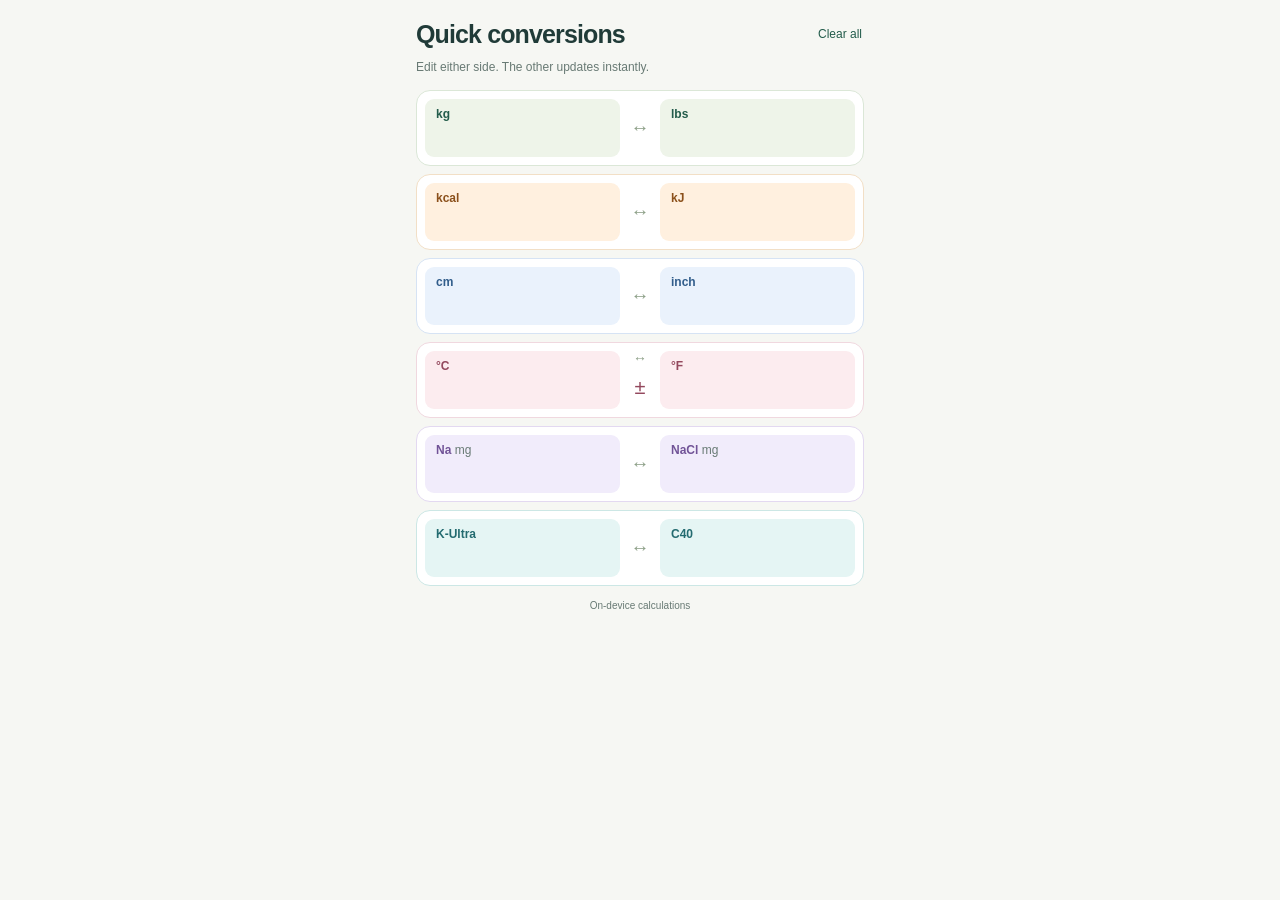
==== index.html @ a7b2ba0d "Publish everyday conversion toolkit" ====
<!doctype html>
<html lang="en">
<head>
  <meta charset="utf-8">
  <meta name="viewport" content="width=device-width, initial-scale=1, viewport-fit=cover">
  <meta name="theme-color" content="#f6f7f3">
  <meta name="description" content="Six compact, two-way conversions. Edit either side to calculate on your device.">
  <title>Quick Conversions · Everyday Toolkit</title>
  <style>
    :root { color-scheme: light; --paper: #f6f7f3; --ink: #203b38; --green: #235c4b; --muted: #687a74; --line: #e0e7df; }
    * { box-sizing: border-box; }
    body { margin: 0; background: var(--paper); color: var(--ink); font-family: -apple-system, BlinkMacSystemFont, "Segoe UI", sans-serif; -webkit-font-smoothing: antialiased; }
    button, input { font: inherit; }
    button { cursor: pointer; touch-action: manipulation; -webkit-tap-highlight-color: transparent; }
    button:focus-visible, input:focus-visible { outline: 2px solid #6c987b; outline-offset: 3px; }
    .shell { width: 100%; max-width: 480px; margin: 0 auto; padding: max(12px, env(safe-area-inset-top)) 16px max(12px, env(safe-area-inset-bottom)); }
    .topbar { display: flex; align-items: center; justify-content: space-between; gap: 10px; }
    h1 { margin: 0; font-size: 25px; line-height: 1.2; font-weight: 650; letter-spacing: -.035em; }
    .clear { flex-shrink: 0; min-height: 44px; padding: 0 2px 0 8px; border: 0; background: none; color: var(--green); font-size: 12px; }
    .intro { margin: 2px 0 14px; color: var(--muted); font-size: 12px; line-height: 18px; }
    .pairs { display: grid; gap: 8px; }
    .pair { margin: 0; padding: 8px; background: #fff; border: 1px solid var(--line); border-radius: 14px; }
    .pair:nth-child(1) { --tint: #eef4e9; --green: #235c4b; --line: #dbe7d7; }
    .pair:nth-child(2) { --tint: #fff0df; --green: #8b501b; --line: #f2dfc6; }
    .pair:nth-child(3) { --tint: #eaf2fc; --green: #315d8b; --line: #d6e3f4; }
    .pair:nth-child(4) { --tint: #fcecef; --green: #93485d; --line: #f0d8df; }
    .pair:nth-child(5) { --tint: #f1ecfb; --green: #715397; --line: #e3d9f1; }
    .pair:nth-child(6) { --tint: #e5f5f4; --green: #236b70; --line: #cce7e5; }
    .pair-grid { display: grid; grid-template-columns: minmax(0, 1fr) 32px minmax(0, 1fr); align-items: center; gap: 4px; }
    .field { min-width: 0; padding: 6px 10px; background: var(--tint); border: 1px solid transparent; border-radius: 9px; }
    .field:focus-within { border-color: var(--green); }
    .field label { display: block; color: var(--green); font-size: 12px; font-weight: 600; line-height: 16px; }
    .field label span { color: var(--muted); font-weight: 400; }
    input { display: block; width: 100%; min-width: 0; height: 28px; border: 0; border-radius: 3px; padding: 1px 0 0; background: transparent; color: var(--ink); font-size: 23px; line-height: 27px; letter-spacing: -.025em; font-variant-numeric: tabular-nums; }
    input::placeholder { color: #aebcab; }
    input[aria-invalid="true"] { color: #a24932; }
    .direction { color: #8c9f87; text-align: center; font-size: 19px; }
    .sign { display: block; width: 32px; min-height: 44px; padding: 0; border: 0; border-radius: 7px; background: none; color: var(--green); font-size: 20px; }
    .temperature .direction { font-size: 14px; line-height: 14px; }
    .status { margin: 6px 2px 0; font-size: 11px; line-height: 1.35; color: #a24932; }
    .status:empty { display: none; }
    footer { margin-top: 12px; color: var(--muted); text-align: center; font-size: 10px; line-height: 16px; }
    noscript p { padding: 12px; background: #fff0e5; border-radius: 10px; font-size: 13px; }
    @media (max-width: 350px) { .shell { padding-left: 12px; padding-right: 12px; } h1 { font-size: 23px; } input { font-size: 18px; } .field { padding-left: 8px; padding-right: 8px; } }
    @media (max-height: 640px) { .pair { padding: 5px; } .pairs { gap: 6px; } .intro { margin-bottom: 8px; } footer { margin-top: 4px; } }
  </style>
</head>
<body>
  <main class="shell">
    <header>
      <div class="topbar"><h1>Quick conversions</h1><button type="button" class="clear" id="clear">Clear all</button></div>
      <p class="intro">Edit either side. The other updates instantly.</p>
    </header>
    <noscript><p>Enable JavaScript to use the converter.</p></noscript>
    <div class="pairs">
      <section class="pair" aria-label="Kilograms and pounds">
        <div class="pair-grid">
          <div class="field"><label for="kg">kg</label><input id="kg" aria-label="Kilograms" inputmode="decimal" autocomplete="off" spellcheck="false" aria-describedby="mass-status"></div>
          <span class="direction" aria-hidden="true">↔</span>
          <div class="field"><label for="lbs">lbs</label><input id="lbs" aria-label="Pounds" inputmode="decimal" autocomplete="off" spellcheck="false" aria-describedby="mass-status"></div>
        </div>
        <p class="status" id="mass-status" role="status"></p>
      </section>
      <section class="pair" aria-label="Kilocalories and kilojoules">
        <div class="pair-grid">
          <div class="field"><label for="kcal">kcal</label><input id="kcal" aria-label="Kilocalories" inputmode="decimal" autocomplete="off" spellcheck="false" aria-describedby="energy-status"></div>
          <span class="direction" aria-hidden="true">↔</span>
          <div class="field"><label for="kj">kJ</label><input id="kj" aria-label="Kilojoules" inputmode="decimal" autocomplete="off" spellcheck="false" aria-describedby="energy-status"></div>
        </div>
        <p class="status" id="energy-status" role="status"></p>
      </section>
      <section class="pair" aria-label="Centimeters and inches">
        <div class="pair-grid">
          <div class="field"><label for="cm">cm</label><input id="cm" aria-label="Centimeters" inputmode="decimal" autocomplete="off" spellcheck="false" aria-describedby="length-status"></div>
          <span class="direction" aria-hidden="true">↔</span>
          <div class="field"><label for="inch">inch</label><input id="inch" aria-label="Inches" inputmode="decimal" autocomplete="off" spellcheck="false" aria-describedby="length-status"></div>
        </div>
        <p class="status" id="length-status" role="status"></p>
      </section>
      <section class="pair temperature" aria-label="Celsius and Fahrenheit">
        <div class="pair-grid">
          <div class="field"><label for="celsius">°C</label><input id="celsius" aria-label="Celsius" inputmode="decimal" autocomplete="off" spellcheck="false" aria-describedby="temperature-status"></div>
          <div><div class="direction" aria-hidden="true">↔</div><button type="button" class="sign" id="sign" aria-label="Toggle the sign of the last edited temperature" title="Change the sign of the last edited temperature">±</button></div>
          <div class="field"><label for="fahrenheit">°F</label><input id="fahrenheit" aria-label="Fahrenheit" inputmode="decimal" autocomplete="off" spellcheck="false" aria-describedby="temperature-status"></div>
        </div>
        <p class="status" id="temperature-status" role="status"></p>
      </section>
      <section class="pair" aria-label="Sodium and sodium chloride in milligrams">
        <div class="pair-grid">
          <div class="field"><label for="sodium">Na <span>mg</span></label><input id="sodium" aria-label="Sodium in milligrams" inputmode="decimal" autocomplete="off" spellcheck="false" aria-describedby="salt-status"></div>
          <span class="direction" aria-hidden="true">↔</span>
          <div class="field"><label for="salt">NaCl <span>mg</span></label><input id="salt" aria-label="Sodium chloride in milligrams" inputmode="decimal" autocomplete="off" spellcheck="false" aria-describedby="salt-status"></div>
        </div>
        <p class="status" id="salt-status" role="status"></p>
      </section>
      <section class="pair" aria-label="K-Ultra and C40 grinders">
        <div class="pair-grid">
          <div class="field"><label for="k-ultra">K-Ultra</label><input id="k-ultra" aria-label="K-Ultra" inputmode="decimal" autocomplete="off" spellcheck="false" aria-describedby="grinder-status"></div>
          <span class="direction" aria-hidden="true">↔</span>
          <div class="field"><label for="c40">C40</label><input id="c40" aria-label="C40" inputmode="decimal" autocomplete="off" spellcheck="false" aria-describedby="grinder-status"></div>
        </div>
        <p class="status" id="grinder-status" role="status"></p>
      </section>
    </div>
    <footer>On-device calculations</footer>
  </main>
  <script>
    'use strict';
    // Sodium is monoisotopic; chlorine uses the conventional atomic weight.
    const saltRatio = (22.98976928 + 35.45) / 22.98976928;
    // A shared centerline keeps the two directions consistent. Near-duplicate
    // plateaus are represented by their midpoint (13.5 and 25.5).
    const grinderCalibration = [
      { c40: 0, kUltra: 0 }, { c40: 7, kUltra: 24 }, { c40: 10, kUltra: 37 },
      { c40: 13.5, kUltra: 49 }, { c40: 15, kUltra: 53 }, { c40: 19, kUltra: 67 },
      { c40: 20, kUltra: 72.5 }, { c40: 24, kUltra: 86 }, { c40: 25.5, kUltra: 91.5 },
      { c40: 33, kUltra: 95.5 }, { c40: 40, kUltra: 100 }
    ];

    function interpolate(value, points, inputKey, outputKey) {
      if (value < points[0][inputKey] || value > points[points.length - 1][inputKey]) return NaN;
      for (let i = 1; i < points.length; i++) {
        const lower = points[i - 1];
        const upper = points[i];
        const x0 = lower[inputKey];
        const x1 = upper[inputKey];
        if (value <= x1) return lower[outputKey] + (value - x0) / (x1 - x0) * (upper[outputKey] - lower[outputKey]);
      }
      return NaN;
    }

    const pairs = [
      { name: 'mass', ids: ['kg', 'lbs'], forward: n => n / 0.45359237, reverse: n => n * 0.45359237 },
      { name: 'energy', ids: ['kcal', 'kj'], forward: n => n * 4.184, reverse: n => n / 4.184 },
      { name: 'length', ids: ['cm', 'inch'], forward: n => n / 2.54, reverse: n => n * 2.54 },
      { name: 'temperature', ids: ['celsius', 'fahrenheit'], forward: n => n * 1.8 + 32, reverse: n => (n - 32) / 1.8 },
      { name: 'salt', ids: ['sodium', 'salt'], forward: n => n * saltRatio, reverse: n => n / saltRatio },
      { name: 'grinder', ids: ['k-ultra', 'c40'], ranges: [[0, 100], [0, 40]],
        forward: n => interpolate(n, grinderCalibration, 'kUltra', 'c40'),
        reverse: n => interpolate(n, grinderCalibration, 'c40', 'kUltra') }
    ];
    let activeTemperature = 0;

    function parseNumber(raw) {
      const text = raw.trim().replace(/−/g, '-');
      if (text === '') return { empty: true };
      if (!/^[+-]?(?:\d+(?:\.\d*)?|\.\d+)(?:[eE][+-]?\d+)?$/.test(text)) return { invalid: true };
      const value = Number(text);
      return Number.isFinite(value) ? { value } : { invalid: true };
    }

    function formatNumber(value) {
      // Keep results short without hiding very small nonzero values.
      if (value !== 0 && Math.abs(value) < 0.01) {
        return value.toExponential(2).replace(/\.?0+e/, 'e');
      }
      return String(Number(value.toFixed(2)));
    }

    function update(pair, side) {
      const source = document.getElementById(pair.ids[side]);
      const target = document.getElementById(pair.ids[1 - side]);
      const status = document.getElementById(pair.name + '-status');
      const parsed = parseNumber(source.value);
      source.setAttribute('aria-invalid', String(Boolean(parsed.invalid)));
      target.setAttribute('aria-invalid', 'false');
      status.textContent = '';
      if (parsed.empty || parsed.invalid) {
        target.value = '';
        if (parsed.invalid) status.textContent = 'Enter a valid number.';
        return;
      }
      if (pair.ranges) {
        const [min, max] = pair.ranges[side];
        if (parsed.value < min || parsed.value > max) {
          source.setAttribute('aria-invalid', 'true');
          target.value = '';
          status.textContent = `Enter a value from ${min} to ${max}.`;
          return;
        }
      }
      const converted = side === 0 ? pair.forward(parsed.value) : pair.reverse(parsed.value);
      if (!Number.isFinite(converted)) {
        target.value = '';
        status.textContent = 'Result is too large. Try a smaller value.';
        return;
      }
      // Never rewrite the field being edited, preserving decimals and the cursor.
      target.value = pair.name === 'grinder' ? String(Math.round(converted)) : formatNumber(converted);
    }

    for (const pair of pairs) {
      pair.ids.forEach((id, side) => {
        const input = document.getElementById(id);
        input.addEventListener('input', () => {
          if (pair.name === 'temperature') activeTemperature = side;
          update(pair, side);
        });
        if (pair.name === 'temperature') input.addEventListener('focus', () => { activeTemperature = side; });
      });
      update(pair, 0);
    }

    document.getElementById('clear').addEventListener('click', () => {
      for (const pair of pairs) {
        document.getElementById(pair.ids[0]).value = '';
        update(pair, 0);
      }
    });

    document.getElementById('sign').addEventListener('click', () => {
      const pair = pairs.find(item => item.name === 'temperature');
      const source = document.getElementById(pair.ids[activeTemperature]);
      const raw = source.value.trim().replace(/−/g, '-');
      source.value = raw.startsWith('-') ? raw.slice(1) : '-' + raw.replace(/^\+/, '');
      update(pair, activeTemperature);
      source.focus();
    });
  </script>
</body>
</html>
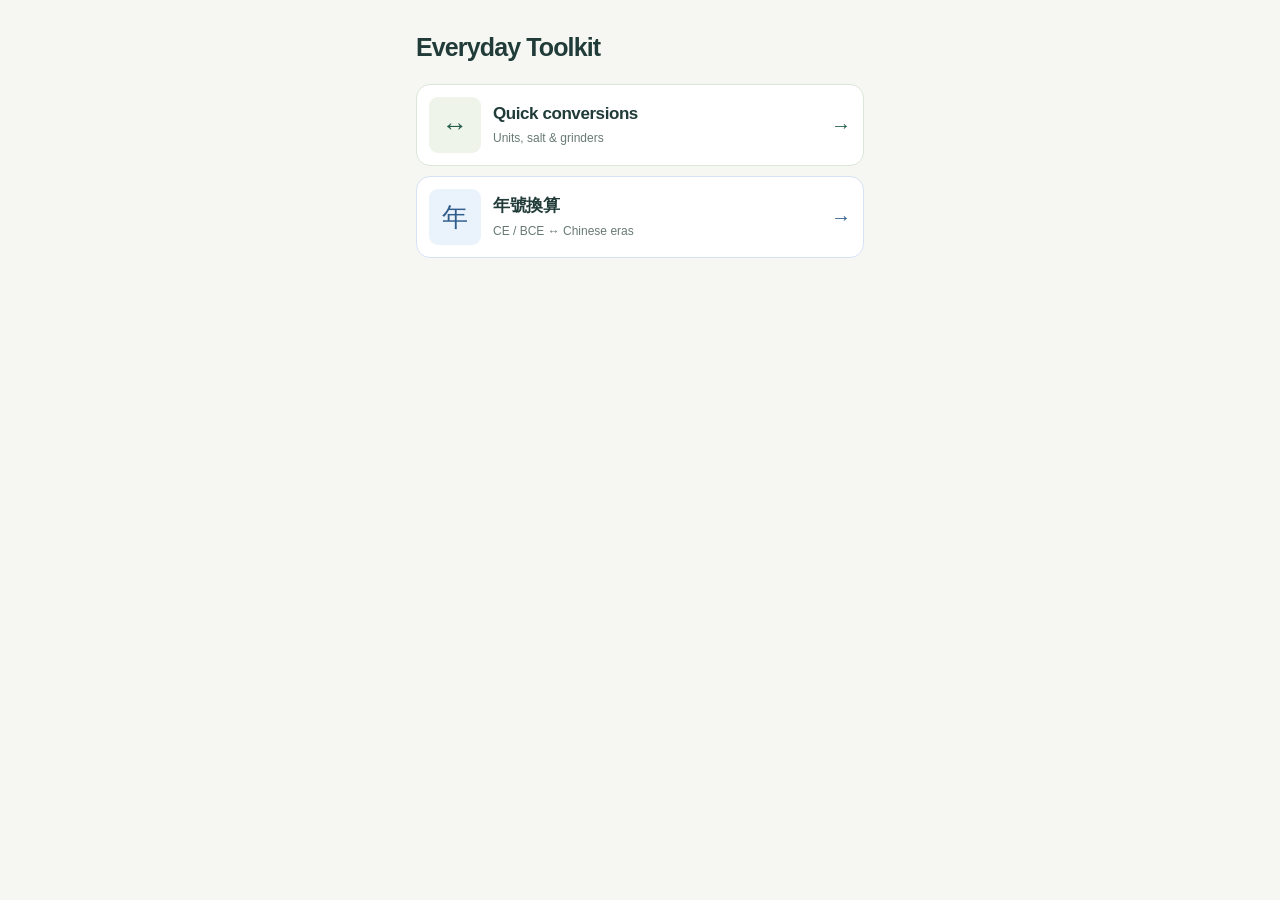
==== commit 25a74b04: "Add toolkit home and mobile Chinese era converter" ====
--- a/index.html
+++ b/index.html
@@ -4,218 +4,25 @@
   <meta charset="utf-8">
   <meta name="viewport" content="width=device-width, initial-scale=1, viewport-fit=cover">
   <meta name="theme-color" content="#f6f7f3">
-  <meta name="description" content="Six compact, two-way conversions. Edit either side to calculate on your device.">
-  <title>Quick Conversions · Everyday Toolkit</title>
-  <style>
-    :root { color-scheme: light; --paper: #f6f7f3; --ink: #203b38; --green: #235c4b; --muted: #687a74; --line: #e0e7df; }
-    * { box-sizing: border-box; }
-    body { margin: 0; background: var(--paper); color: var(--ink); font-family: -apple-system, BlinkMacSystemFont, "Segoe UI", sans-serif; -webkit-font-smoothing: antialiased; }
-    button, input { font: inherit; }
-    button { cursor: pointer; touch-action: manipulation; -webkit-tap-highlight-color: transparent; }
-    button:focus-visible, input:focus-visible { outline: 2px solid #6c987b; outline-offset: 3px; }
-    .shell { width: 100%; max-width: 480px; margin: 0 auto; padding: max(12px, env(safe-area-inset-top)) 16px max(12px, env(safe-area-inset-bottom)); }
-    .topbar { display: flex; align-items: center; justify-content: space-between; gap: 10px; }
-    h1 { margin: 0; font-size: 25px; line-height: 1.2; font-weight: 650; letter-spacing: -.035em; }
-    .clear { flex-shrink: 0; min-height: 44px; padding: 0 2px 0 8px; border: 0; background: none; color: var(--green); font-size: 12px; }
-    .intro { margin: 2px 0 14px; color: var(--muted); font-size: 12px; line-height: 18px; }
-    .pairs { display: grid; gap: 8px; }
-    .pair { margin: 0; padding: 8px; background: #fff; border: 1px solid var(--line); border-radius: 14px; }
-    .pair:nth-child(1) { --tint: #eef4e9; --green: #235c4b; --line: #dbe7d7; }
-    .pair:nth-child(2) { --tint: #fff0df; --green: #8b501b; --line: #f2dfc6; }
-    .pair:nth-child(3) { --tint: #eaf2fc; --green: #315d8b; --line: #d6e3f4; }
-    .pair:nth-child(4) { --tint: #fcecef; --green: #93485d; --line: #f0d8df; }
-    .pair:nth-child(5) { --tint: #f1ecfb; --green: #715397; --line: #e3d9f1; }
-    .pair:nth-child(6) { --tint: #e5f5f4; --green: #236b70; --line: #cce7e5; }
-    .pair-grid { display: grid; grid-template-columns: minmax(0, 1fr) 32px minmax(0, 1fr); align-items: center; gap: 4px; }
-    .field { min-width: 0; padding: 6px 10px; background: var(--tint); border: 1px solid transparent; border-radius: 9px; }
-    .field:focus-within { border-color: var(--green); }
-    .field label { display: block; color: var(--green); font-size: 12px; font-weight: 600; line-height: 16px; }
-    .field label span { color: var(--muted); font-weight: 400; }
-    input { display: block; width: 100%; min-width: 0; height: 28px; border: 0; border-radius: 3px; padding: 1px 0 0; background: transparent; color: var(--ink); font-size: 23px; line-height: 27px; letter-spacing: -.025em; font-variant-numeric: tabular-nums; }
-    input::placeholder { color: #aebcab; }
-    input[aria-invalid="true"] { color: #a24932; }
-    .direction { color: #8c9f87; text-align: center; font-size: 19px; }
-    .sign { display: block; width: 32px; min-height: 44px; padding: 0; border: 0; border-radius: 7px; background: none; color: var(--green); font-size: 20px; }
-    .temperature .direction { font-size: 14px; line-height: 14px; }
-    .status { margin: 6px 2px 0; font-size: 11px; line-height: 1.35; color: #a24932; }
-    .status:empty { display: none; }
-    footer { margin-top: 12px; color: var(--muted); text-align: center; font-size: 10px; line-height: 16px; }
-    noscript p { padding: 12px; background: #fff0e5; border-radius: 10px; font-size: 13px; }
-    @media (max-width: 350px) { .shell { padding-left: 12px; padding-right: 12px; } h1 { font-size: 23px; } input { font-size: 18px; } .field { padding-left: 8px; padding-right: 8px; } }
-    @media (max-height: 640px) { .pair { padding: 5px; } .pairs { gap: 6px; } .intro { margin-bottom: 8px; } footer { margin-top: 4px; } }
-  </style>
+  <meta name="description" content="Everyday tools for quick conversions and Chinese era years.">
+  <title>Everyday Toolkit</title>
+  <link rel="stylesheet" href="toolkit.css">
 </head>
 <body>
-  <main class="shell">
-    <header>
-      <div class="topbar"><h1>Quick conversions</h1><button type="button" class="clear" id="clear">Clear all</button></div>
-      <p class="intro">Edit either side. The other updates instantly.</p>
-    </header>
-    <noscript><p>Enable JavaScript to use the converter.</p></noscript>
-    <div class="pairs">
-      <section class="pair" aria-label="Kilograms and pounds">
-        <div class="pair-grid">
-          <div class="field"><label for="kg">kg</label><input id="kg" aria-label="Kilograms" inputmode="decimal" autocomplete="off" spellcheck="false" aria-describedby="mass-status"></div>
-          <span class="direction" aria-hidden="true">↔</span>
-          <div class="field"><label for="lbs">lbs</label><input id="lbs" aria-label="Pounds" inputmode="decimal" autocomplete="off" spellcheck="false" aria-describedby="mass-status"></div>
-        </div>
-        <p class="status" id="mass-status" role="status"></p>
-      </section>
-      <section class="pair" aria-label="Kilocalories and kilojoules">
-        <div class="pair-grid">
-          <div class="field"><label for="kcal">kcal</label><input id="kcal" aria-label="Kilocalories" inputmode="decimal" autocomplete="off" spellcheck="false" aria-describedby="energy-status"></div>
-          <span class="direction" aria-hidden="true">↔</span>
-          <div class="field"><label for="kj">kJ</label><input id="kj" aria-label="Kilojoules" inputmode="decimal" autocomplete="off" spellcheck="false" aria-describedby="energy-status"></div>
-        </div>
-        <p class="status" id="energy-status" role="status"></p>
-      </section>
-      <section class="pair" aria-label="Centimeters and inches">
-        <div class="pair-grid">
-          <div class="field"><label for="cm">cm</label><input id="cm" aria-label="Centimeters" inputmode="decimal" autocomplete="off" spellcheck="false" aria-describedby="length-status"></div>
-          <span class="direction" aria-hidden="true">↔</span>
-          <div class="field"><label for="inch">inch</label><input id="inch" aria-label="Inches" inputmode="decimal" autocomplete="off" spellcheck="false" aria-describedby="length-status"></div>
-        </div>
-        <p class="status" id="length-status" role="status"></p>
-      </section>
-      <section class="pair temperature" aria-label="Celsius and Fahrenheit">
-        <div class="pair-grid">
-          <div class="field"><label for="celsius">°C</label><input id="celsius" aria-label="Celsius" inputmode="decimal" autocomplete="off" spellcheck="false" aria-describedby="temperature-status"></div>
-          <div><div class="direction" aria-hidden="true">↔</div><button type="button" class="sign" id="sign" aria-label="Toggle the sign of the last edited temperature" title="Change the sign of the last edited temperature">±</button></div>
-          <div class="field"><label for="fahrenheit">°F</label><input id="fahrenheit" aria-label="Fahrenheit" inputmode="decimal" autocomplete="off" spellcheck="false" aria-describedby="temperature-status"></div>
-        </div>
-        <p class="status" id="temperature-status" role="status"></p>
-      </section>
-      <section class="pair" aria-label="Sodium and sodium chloride in milligrams">
-        <div class="pair-grid">
-          <div class="field"><label for="sodium">Na <span>mg</span></label><input id="sodium" aria-label="Sodium in milligrams" inputmode="decimal" autocomplete="off" spellcheck="false" aria-describedby="salt-status"></div>
-          <span class="direction" aria-hidden="true">↔</span>
-          <div class="field"><label for="salt">NaCl <span>mg</span></label><input id="salt" aria-label="Sodium chloride in milligrams" inputmode="decimal" autocomplete="off" spellcheck="false" aria-describedby="salt-status"></div>
-        </div>
-        <p class="status" id="salt-status" role="status"></p>
-      </section>
-      <section class="pair" aria-label="K-Ultra and C40 grinders">
-        <div class="pair-grid">
-          <div class="field"><label for="k-ultra">K-Ultra</label><input id="k-ultra" aria-label="K-Ultra" inputmode="decimal" autocomplete="off" spellcheck="false" aria-describedby="grinder-status"></div>
-          <span class="direction" aria-hidden="true">↔</span>
-          <div class="field"><label for="c40">C40</label><input id="c40" aria-label="C40" inputmode="decimal" autocomplete="off" spellcheck="false" aria-describedby="grinder-status"></div>
-        </div>
-        <p class="status" id="grinder-status" role="status"></p>
-      </section>
-    </div>
-    <footer>On-device calculations</footer>
+  <main class="shell home">
+    <header class="home-header"><h1>Everyday Toolkit</h1></header>
+    <nav class="tool-list" aria-label="Tools">
+      <a class="tool-card tone-green" href="conversions.html">
+        <span class="tool-symbol" aria-hidden="true">↔</span>
+        <span class="tool-copy"><strong>Quick conversions</strong><span>Units, salt &amp; grinders</span></span>
+        <span class="tool-arrow" aria-hidden="true">→</span>
+      </a>
+      <a class="tool-card tone-blue" href="nianhao.html">
+        <span class="tool-symbol" aria-hidden="true">年</span>
+        <span class="tool-copy"><strong lang="zh-Hant">年號換算</strong><span>CE / BCE ↔ Chinese eras</span></span>
+        <span class="tool-arrow" aria-hidden="true">→</span>
+      </a>
+    </nav>
   </main>
-  <script>
-    'use strict';
-    // Sodium is monoisotopic; chlorine uses the conventional atomic weight.
-    const saltRatio = (22.98976928 + 35.45) / 22.98976928;
-    // A shared centerline keeps the two directions consistent. Near-duplicate
-    // plateaus are represented by their midpoint (13.5 and 25.5).
-    const grinderCalibration = [
-      { c40: 0, kUltra: 0 }, { c40: 7, kUltra: 24 }, { c40: 10, kUltra: 37 },
-      { c40: 13.5, kUltra: 49 }, { c40: 15, kUltra: 53 }, { c40: 19, kUltra: 67 },
-      { c40: 20, kUltra: 72.5 }, { c40: 24, kUltra: 86 }, { c40: 25.5, kUltra: 91.5 },
-      { c40: 33, kUltra: 95.5 }, { c40: 40, kUltra: 100 }
-    ];
-
-    function interpolate(value, points, inputKey, outputKey) {
-      if (value < points[0][inputKey] || value > points[points.length - 1][inputKey]) return NaN;
-      for (let i = 1; i < points.length; i++) {
-        const lower = points[i - 1];
-        const upper = points[i];
-        const x0 = lower[inputKey];
-        const x1 = upper[inputKey];
-        if (value <= x1) return lower[outputKey] + (value - x0) / (x1 - x0) * (upper[outputKey] - lower[outputKey]);
-      }
-      return NaN;
-    }
-
-    const pairs = [
-      { name: 'mass', ids: ['kg', 'lbs'], forward: n => n / 0.45359237, reverse: n => n * 0.45359237 },
-      { name: 'energy', ids: ['kcal', 'kj'], forward: n => n * 4.184, reverse: n => n / 4.184 },
-      { name: 'length', ids: ['cm', 'inch'], forward: n => n / 2.54, reverse: n => n * 2.54 },
-      { name: 'temperature', ids: ['celsius', 'fahrenheit'], forward: n => n * 1.8 + 32, reverse: n => (n - 32) / 1.8 },
-      { name: 'salt', ids: ['sodium', 'salt'], forward: n => n * saltRatio, reverse: n => n / saltRatio },
-      { name: 'grinder', ids: ['k-ultra', 'c40'], ranges: [[0, 100], [0, 40]],
-        forward: n => interpolate(n, grinderCalibration, 'kUltra', 'c40'),
-        reverse: n => interpolate(n, grinderCalibration, 'c40', 'kUltra') }
-    ];
-    let activeTemperature = 0;
-
-    function parseNumber(raw) {
-      const text = raw.trim().replace(/−/g, '-');
-      if (text === '') return { empty: true };
-      if (!/^[+-]?(?:\d+(?:\.\d*)?|\.\d+)(?:[eE][+-]?\d+)?$/.test(text)) return { invalid: true };
-      const value = Number(text);
-      return Number.isFinite(value) ? { value } : { invalid: true };
-    }
-
-    function formatNumber(value) {
-      // Keep results short without hiding very small nonzero values.
-      if (value !== 0 && Math.abs(value) < 0.01) {
-        return value.toExponential(2).replace(/\.?0+e/, 'e');
-      }
-      return String(Number(value.toFixed(2)));
-    }
-
-    function update(pair, side) {
-      const source = document.getElementById(pair.ids[side]);
-      const target = document.getElementById(pair.ids[1 - side]);
-      const status = document.getElementById(pair.name + '-status');
-      const parsed = parseNumber(source.value);
-      source.setAttribute('aria-invalid', String(Boolean(parsed.invalid)));
-      target.setAttribute('aria-invalid', 'false');
-      status.textContent = '';
-      if (parsed.empty || parsed.invalid) {
-        target.value = '';
-        if (parsed.invalid) status.textContent = 'Enter a valid number.';
-        return;
-      }
-      if (pair.ranges) {
-        const [min, max] = pair.ranges[side];
-        if (parsed.value < min || parsed.value > max) {
-          source.setAttribute('aria-invalid', 'true');
-          target.value = '';
-          status.textContent = `Enter a value from ${min} to ${max}.`;
-          return;
-        }
-      }
-      const converted = side === 0 ? pair.forward(parsed.value) : pair.reverse(parsed.value);
-      if (!Number.isFinite(converted)) {
-        target.value = '';
-        status.textContent = 'Result is too large. Try a smaller value.';
-        return;
-      }
-      // Never rewrite the field being edited, preserving decimals and the cursor.
-      target.value = pair.name === 'grinder' ? String(Math.round(converted)) : formatNumber(converted);
-    }
-
-    for (const pair of pairs) {
-      pair.ids.forEach((id, side) => {
-        const input = document.getElementById(id);
-        input.addEventListener('input', () => {
-          if (pair.name === 'temperature') activeTemperature = side;
-          update(pair, side);
-        });
-        if (pair.name === 'temperature') input.addEventListener('focus', () => { activeTemperature = side; });
-      });
-      update(pair, 0);
-    }
-
-    document.getElementById('clear').addEventListener('click', () => {
-      for (const pair of pairs) {
-        document.getElementById(pair.ids[0]).value = '';
-        update(pair, 0);
-      }
-    });
-
-    document.getElementById('sign').addEventListener('click', () => {
-      const pair = pairs.find(item => item.name === 'temperature');
-      const source = document.getElementById(pair.ids[activeTemperature]);
-      const raw = source.value.trim().replace(/−/g, '-');
-      source.value = raw.startsWith('-') ? raw.slice(1) : '-' + raw.replace(/^\+/, '');
-      update(pair, activeTemperature);
-      source.focus();
-    });
-  </script>
 </body>
 </html>
--- a/toolkit.css
+++ b/toolkit.css
@@ -0,0 +1,104 @@
+:root { color-scheme: light; --paper: #f6f7f3; --ink: #203b38; --green: #235c4b; --muted: #687a74; --line: #e0e7df; }
+    * { box-sizing: border-box; }
+    body { margin: 0; background: var(--paper); color: var(--ink); font-family: -apple-system, BlinkMacSystemFont, "Segoe UI", sans-serif; -webkit-font-smoothing: antialiased; }
+    button, input { font: inherit; }
+    [hidden] { display: none !important; }
+    a { color: var(--green); text-decoration: none; -webkit-tap-highlight-color: transparent; }
+    a:focus-visible { outline: 2px solid #6c987b; outline-offset: 3px; }
+    button { cursor: pointer; touch-action: manipulation; -webkit-tap-highlight-color: transparent; }
+    button:focus-visible, input:focus-visible { outline: 2px solid #6c987b; outline-offset: 3px; }
+    .shell { width: 100%; max-width: 480px; margin: 0 auto; padding: max(12px, env(safe-area-inset-top)) 16px max(12px, env(safe-area-inset-bottom)); }
+    .topbar { display: flex; align-items: center; justify-content: space-between; gap: 10px; }
+    h1 { margin: 0; font-size: 25px; line-height: 1.2; font-weight: 650; letter-spacing: -.035em; }
+    .clear { flex-shrink: 0; min-height: 44px; padding: 0 2px 0 8px; border: 0; background: none; color: var(--green); font-size: 12px; }
+    .intro { margin: 2px 0 14px; color: var(--muted); font-size: 12px; line-height: 18px; }
+    .pairs { display: grid; gap: 8px; }
+    .pair { margin: 0; padding: 8px; background: #fff; border: 1px solid var(--line); border-radius: 14px; }
+    .pair:nth-child(1) { --tint: #eef4e9; --green: #235c4b; --line: #dbe7d7; }
+    .pair:nth-child(2) { --tint: #fff0df; --green: #8b501b; --line: #f2dfc6; }
+    .pair:nth-child(3) { --tint: #eaf2fc; --green: #315d8b; --line: #d6e3f4; }
+    .pair:nth-child(4) { --tint: #fcecef; --green: #93485d; --line: #f0d8df; }
+    .pair:nth-child(5) { --tint: #f1ecfb; --green: #715397; --line: #e3d9f1; }
+    .pair:nth-child(6) { --tint: #e5f5f4; --green: #236b70; --line: #cce7e5; }
+    .pair-grid { display: grid; grid-template-columns: minmax(0, 1fr) 32px minmax(0, 1fr); align-items: center; gap: 4px; }
+    .field { min-width: 0; padding: 6px 10px; background: var(--tint); border: 1px solid transparent; border-radius: 9px; }
+    .field:focus-within { border-color: var(--green); }
+    .field label { display: block; color: var(--green); font-size: 12px; font-weight: 600; line-height: 16px; }
+    .field label span { color: var(--muted); font-weight: 400; }
+    input { display: block; width: 100%; min-width: 0; height: 28px; border: 0; border-radius: 3px; padding: 1px 0 0; background: transparent; color: var(--ink); font-size: 23px; line-height: 27px; letter-spacing: -.025em; font-variant-numeric: tabular-nums; }
+    input::placeholder { color: #aebcab; }
+    input[aria-invalid="true"] { color: #a24932; }
+    .direction { color: #8c9f87; text-align: center; font-size: 19px; }
+    .sign { display: block; width: 32px; min-height: 44px; padding: 0; border: 0; border-radius: 7px; background: none; color: var(--green); font-size: 20px; }
+    .temperature .direction { font-size: 14px; line-height: 14px; }
+    .status { margin: 6px 2px 0; font-size: 11px; line-height: 1.35; color: #a24932; }
+    .status:empty { display: none; }
+    footer { margin-top: 12px; color: var(--muted); text-align: center; font-size: 10px; line-height: 16px; }
+    noscript p { padding: 12px; background: #fff0e5; border-radius: 10px; font-size: 13px; }
+    @media (max-width: 350px) { .shell { padding-left: 12px; padding-right: 12px; } h1 { font-size: 23px; } input { font-size: 18px; } .field { padding-left: 8px; padding-right: 8px; } }
+    @media (max-height: 640px) { .pair { padding: 5px; } .pairs { gap: 6px; } .intro { margin-bottom: 8px; } footer { margin-top: 4px; } }
+
+    .page-nav { display: flex; min-height: 44px; align-items: center; }
+    .page-nav a { display: inline-flex; align-items: center; min-height: 44px; font-size: 13px; }
+    .tone-green { --tint: #eef4e9; --green: #235c4b; --line: #dbe7d7; }
+    .tone-blue { --tint: #eaf2fc; --green: #315d8b; --line: #d6e3f4; }
+    .tone-orange { --tint: #fff0df; --green: #8b501b; --line: #f2dfc6; }
+    .tone-pink { --tint: #fcecef; --green: #93485d; --line: #f0d8df; }
+    .tone-purple { --tint: #f1ecfb; --green: #715397; --line: #e3d9f1; }
+    .tone-teal { --tint: #e5f5f4; --green: #236b70; --line: #cce7e5; }
+    .home-header { padding: 20px 0 22px; }
+    .tool-list { display: grid; gap: 10px; }
+    .tool-card { display: flex; align-items: center; gap: 12px; padding: 12px; background: #fff; border: 1px solid var(--line); border-radius: 14px; }
+    .tool-card:active { background: var(--tint); }
+    .tool-symbol { display: grid; place-items: center; flex: 0 0 52px; height: 56px; border-radius: 9px; background: var(--tint); font-size: 26px; }
+    .tool-copy { display: grid; gap: 5px; min-width: 0; }
+    .tool-copy strong { color: var(--ink); font-size: 17px; font-weight: 600; letter-spacing: -.025em; }
+    .tool-copy > span { color: var(--muted); font-size: 12px; line-height: 1.5; }
+    .tool-arrow { margin-left: auto; font-size: 20px; }
+    .era-panels { display: grid; gap: 8px; margin-top: 8px; }
+    .panel { min-width: 0; padding: 10px; border: 1px solid var(--line); border-radius: 14px; background: #fff; }
+    .era-page h2 { margin: 0; font-size: 14px; font-weight: 600; line-height: 1.5; }
+    .year-controls { display: flex; align-items: center; gap: 8px; }
+    .year-field { flex: 1; }
+    .year-entry, .search-entry { display: flex; align-items: center; gap: 8px; }
+    .era-page .field { padding: 8px 10px; }
+    .era-page .field label, .output-label { font-size: 13px; line-height: 18px; }
+    .era-page input:not([type="range"]) { height: 32px; font-size: 24px; }
+    .period { flex-shrink: 0; min-width: 55px; min-height: 44px; padding: 0; color: var(--green); border: 0; background: none; text-align: left; font-size: 14px; }
+    .period::after { content: '⌄'; margin-left: 4px; font-size: 12px; }
+    .stepper { display: flex; gap: 4px; }
+    .stepper button { width: 44px; min-height: 44px; padding: 0; background: var(--tint); color: var(--green); border: 1px solid var(--line); border-radius: 9px; font-size: 16px; }
+    button:disabled { opacity: .35; cursor: default; }
+    input.range { width: 100%; height: 36px; margin: 0; padding: 0; accent-color: var(--green); cursor: pointer; }
+    .range-labels { display: flex; justify-content: space-between; gap: 10px; margin-top: -5px; color: var(--muted); font-size: 12px; }
+    .section-label, .detail-heading { display: flex; align-items: baseline; justify-content: space-between; gap: 10px; }
+    .section-label { margin: 10px 0 5px; }
+    .section-label > span, .detail-heading > span { color: var(--muted); font-size: 12px; }
+    .result-list { display: grid; gap: 4px; overflow-y: auto; overscroll-behavior: contain; scrollbar-width: thin; }
+    .year-results { max-height: 164px; }
+    .result-row { width: 100%; min-height: 52px; padding: 8px 10px; text-align: left; background: var(--tint); color: var(--ink); border: 1px solid transparent; border-radius: 9px; }
+    .result-row[aria-pressed="true"] { border-color: var(--green); }
+    .result-row strong { display: block; font-size: 14px; font-weight: 600; line-height: 1.5; }
+    .result-row small { display: block; color: var(--muted); font-size: 12px; line-height: 1.5; overflow-wrap: anywhere; }
+    .era-page .search-field input { font-size: 16px; letter-spacing: 0; }
+    .search-field input::placeholder { color: #738496; }
+    .search-field input::-webkit-search-cancel-button { display: none; }
+    .search-clear { flex: 0 0 44px; min-height: 44px; margin: -6px -8px -6px 0; border: 0; background: none; color: var(--green); font-size: 23px; }
+    .search-summary { color: var(--muted); font-size: 12px; line-height: 18px; }
+    .search-summary:not(:empty) { margin: 8px 2px 5px; }
+    .search-results { max-height: 176px; }
+    .detail-heading h2 { color: var(--green); font-size: 18px; }
+    #era-detail { background: var(--tint); }
+    #era-detail .field { background: rgba(255, 255, 255, .7); }
+    .detail-meta { margin: 3px 0 10px; color: var(--muted); font-size: 12px; line-height: 1.5; }
+    .output-label { display: block; color: var(--green); font-weight: 600; }
+    .output-field output { display: block; min-height: 32px; font-size: 24px; line-height: 32px; letter-spacing: -.025em; font-variant-numeric: tabular-nums; }
+    .empty, .no-era-note { margin: 0; padding: 9px 2px; font-size: 13px; color: var(--muted); line-height: 1.5; }
+    @media (max-width: 350px) {
+      .tool-card { gap: 9px; }
+      .tool-copy strong { font-size: 16px; }
+      .stepper { flex-direction: column; gap: 2px; }
+      .stepper button { min-height: 44px; }
+      .era-page input:not([type="range"]), .output-field output { font-size: 22px; }
+      .era-page .search-field input { font-size: 16px; }
+    }
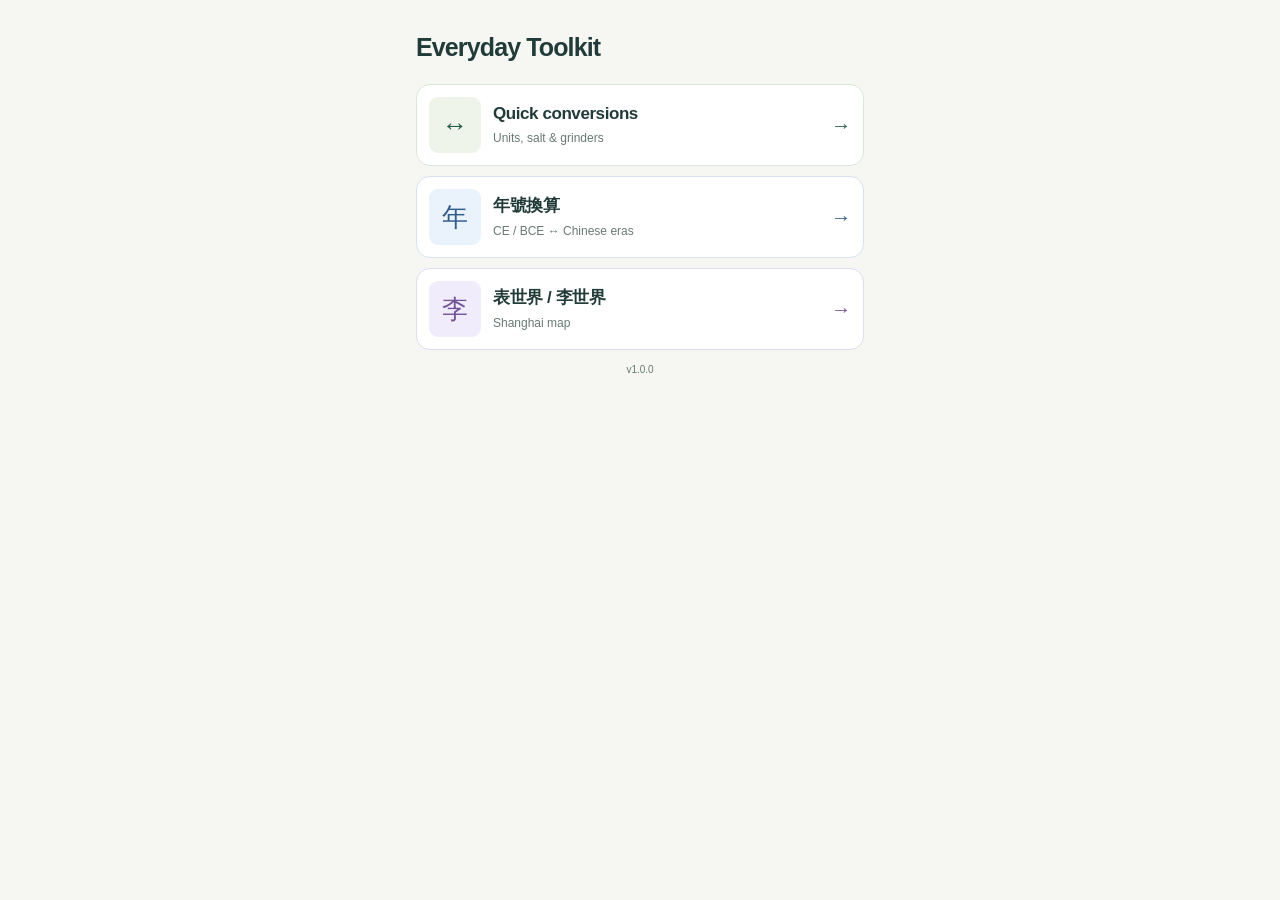
==== commit dd0d9541: "Add Shanghai world map with alternate place labels" ====
--- a/index.html
+++ b/index.html
@@ -4,7 +4,7 @@
   <meta charset="utf-8">
   <meta name="viewport" content="width=device-width, initial-scale=1, viewport-fit=cover">
   <meta name="theme-color" content="#f6f7f3">
-  <meta name="description" content="Everyday tools for quick conversions and Chinese era years.">
+  <meta name="description" content="Everyday tools for quick conversions, Chinese era years, and a two-world Shanghai map.">
   <title>Everyday Toolkit</title>
   <link rel="stylesheet" href="toolkit.css">
 </head>
@@ -22,7 +22,13 @@
         <span class="tool-copy"><strong lang="zh-Hant">年號換算</strong><span>CE / BCE ↔ Chinese eras</span></span>
         <span class="tool-arrow" aria-hidden="true">→</span>
       </a>
+      <a class="tool-card tone-purple" href="worlds.html">
+        <span class="tool-symbol" aria-hidden="true">李</span>
+        <span class="tool-copy"><strong lang="zh-Hans">表世界 / 李世界</strong><span>Shanghai map</span></span>
+        <span class="tool-arrow" aria-hidden="true">→</span>
+      </a>
     </nav>
+    <footer>v1.0.0</footer>
   </main>
 </body>
 </html>
--- a/toolkit.css
+++ b/toolkit.css
@@ -46,6 +46,12 @@
     .tone-pink { --tint: #fcecef; --green: #93485d; --line: #f0d8df; }
     .tone-purple { --tint: #f1ecfb; --green: #715397; --line: #e3d9f1; }
     .tone-teal { --tint: #e5f5f4; --green: #236b70; --line: #cce7e5; }
+    .tone-wood { --tint: #eaf3e6; --green: #38613c; --line: #d2e4cc; }
+    .tone-fire { --tint: #fce8e3; --green: #973e35; --line: #efcdc5; }
+    .tone-earth { --tint: #fbf1d5; --green: #806019; --line: #eadcb2; }
+    .tone-metal { --tint: #f7f5ee; --green: #655f4e; --line: #dfdbce; }
+    .tone-water { --tint: #e3e8ed; --green: #394b5b; --line: #c9d2dc; }
+    .tone-water-violet { --tint: #eee5f0; --green: #66516f; --line: #dccce1; }
     .home-header { padding: 20px 0 22px; }
     .tool-list { display: grid; gap: 10px; }
     .tool-card { display: flex; align-items: center; gap: 12px; padding: 12px; background: #fff; border: 1px solid var(--line); border-radius: 14px; }
@@ -55,15 +61,16 @@
     .tool-copy strong { color: var(--ink); font-size: 17px; font-weight: 600; letter-spacing: -.025em; }
     .tool-copy > span { color: var(--muted); font-size: 12px; line-height: 1.5; }
     .tool-arrow { margin-left: auto; font-size: 20px; }
-    .era-panels { display: grid; gap: 8px; margin-top: 8px; }
-    .panel { min-width: 0; padding: 10px; border: 1px solid var(--line); border-radius: 14px; background: #fff; }
-    .era-page h2 { margin: 0; font-size: 14px; font-weight: 600; line-height: 1.5; }
+    .era-page .topbar h1 { flex: 1; }
+    .era-panels { display: grid; gap: 6px; margin-top: 6px; }
+    .panel { min-width: 0; padding: 8px; border: 1px solid var(--line); border-radius: 14px; background: #fff; }
+    .era-page h2 { margin: 0; font-size: 16px; font-weight: 600; line-height: 1.5; }
     .year-controls { display: flex; align-items: center; gap: 8px; }
     .year-field { flex: 1; }
     .year-entry, .search-entry { display: flex; align-items: center; gap: 8px; }
-    .era-page .field { padding: 8px 10px; }
+    .era-page .field { padding: 6px 10px; }
     .era-page .field label, .output-label { font-size: 13px; line-height: 18px; }
-    .era-page input:not([type="range"]) { height: 32px; font-size: 24px; }
+    .era-page input:not([type="range"]) { height: 34px; font-size: 28px; line-height: 32px; }
     .period { flex-shrink: 0; min-width: 55px; min-height: 44px; padding: 0; color: var(--green); border: 0; background: none; text-align: left; font-size: 14px; }
     .period::after { content: '⌄'; margin-left: 4px; font-size: 12px; }
     .stepper { display: flex; gap: 4px; }
@@ -72,33 +79,43 @@
     input.range { width: 100%; height: 36px; margin: 0; padding: 0; accent-color: var(--green); cursor: pointer; }
     .range-labels { display: flex; justify-content: space-between; gap: 10px; margin-top: -5px; color: var(--muted); font-size: 12px; }
     .section-label, .detail-heading { display: flex; align-items: baseline; justify-content: space-between; gap: 10px; }
-    .section-label { margin: 10px 0 5px; }
+    .section-label { margin: 6px 0 4px; }
     .section-label > span, .detail-heading > span { color: var(--muted); font-size: 12px; }
     .result-list { display: grid; gap: 4px; overflow-y: auto; overscroll-behavior: contain; scrollbar-width: thin; }
-    .year-results { max-height: 164px; }
-    .result-row { width: 100%; min-height: 52px; padding: 8px 10px; text-align: left; background: var(--tint); color: var(--ink); border: 1px solid transparent; border-radius: 9px; }
+    .year-results { grid-template-columns: repeat(2, minmax(0, 1fr)); gap: 6px; max-height: 220px; max-height: clamp(110px, calc(100svh - 480px), 220px); align-items: stretch; }
+    .year-results > :only-child, .year-results > .empty { grid-column: 1 / -1; }
+    .result-row { width: 100%; min-width: 0; min-height: 52px; padding: 9px 10px; text-align: left; background: var(--tint); color: var(--ink); border: 1px solid var(--line); border-radius: 9px; overflow-wrap: anywhere; }
     .result-row[aria-pressed="true"] { border-color: var(--green); }
-    .result-row strong { display: block; font-size: 14px; font-weight: 600; line-height: 1.5; }
+    .result-dynasty { display: block; color: var(--green); font-size: 13px; font-weight: 600; line-height: 1.5; }
+    .result-row strong { display: block; margin: 2px 0; font-size: 18px; font-weight: 650; line-height: 1.4; }
+    .result-ruler { display: block; font-size: 14px; line-height: 1.5; }
     .result-row small { display: block; color: var(--muted); font-size: 12px; line-height: 1.5; overflow-wrap: anywhere; }
-    .era-page .search-field input { font-size: 16px; letter-spacing: 0; }
+    .era-page .search-field { display: flex; align-items: center; gap: 10px; padding-top: 0; padding-bottom: 0; min-height: 44px; }
+    .search-field label { flex-shrink: 0; }
+    .search-entry { flex: 1; min-width: 0; gap: 4px; }
+    .era-page .search-field input { height: 44px; font-size: 16px; letter-spacing: 0; }
     .search-field input::placeholder { color: #738496; }
     .search-field input::-webkit-search-cancel-button { display: none; }
     .search-clear { flex: 0 0 44px; min-height: 44px; margin: -6px -8px -6px 0; border: 0; background: none; color: var(--green); font-size: 23px; }
     .search-summary { color: var(--muted); font-size: 12px; line-height: 18px; }
     .search-summary:not(:empty) { margin: 8px 2px 5px; }
-    .search-results { max-height: 176px; }
-    .detail-heading h2 { color: var(--green); font-size: 18px; }
+    .search-results { max-height: 240px; }
+    .detail-heading { justify-content: flex-start; flex-wrap: wrap; gap: 2px 8px; margin-bottom: 6px; }
+    .detail-heading h2 { color: var(--green); font-size: 22px; overflow-wrap: anywhere; }
+    #detail-ruler { color: var(--ink); font-size: 15px; }
+    #detail-range { margin-left: auto; white-space: nowrap; }
     #era-detail { background: var(--tint); }
     #era-detail .field { background: rgba(255, 255, 255, .7); }
-    .detail-meta { margin: 3px 0 10px; color: var(--muted); font-size: 12px; line-height: 1.5; }
+    .detail-meta { margin: 0 0 6px; color: var(--muted); font-size: 12px; line-height: 1.5; }
+    .detail-meta:empty { display: none; }
     .output-label { display: block; color: var(--green); font-weight: 600; }
-    .output-field output { display: block; min-height: 32px; font-size: 24px; line-height: 32px; letter-spacing: -.025em; font-variant-numeric: tabular-nums; }
+    .output-field output { display: block; min-height: 34px; font-size: 28px; line-height: 34px; letter-spacing: -.025em; font-variant-numeric: tabular-nums; }
     .empty, .no-era-note { margin: 0; padding: 9px 2px; font-size: 13px; color: var(--muted); line-height: 1.5; }
     @media (max-width: 350px) {
       .tool-card { gap: 9px; }
       .tool-copy strong { font-size: 16px; }
       .stepper { flex-direction: column; gap: 2px; }
       .stepper button { min-height: 44px; }
-      .era-page input:not([type="range"]), .output-field output { font-size: 22px; }
+      .era-page input:not([type="range"]), .output-field output { font-size: 26px; }
       .era-page .search-field input { font-size: 16px; }
     }
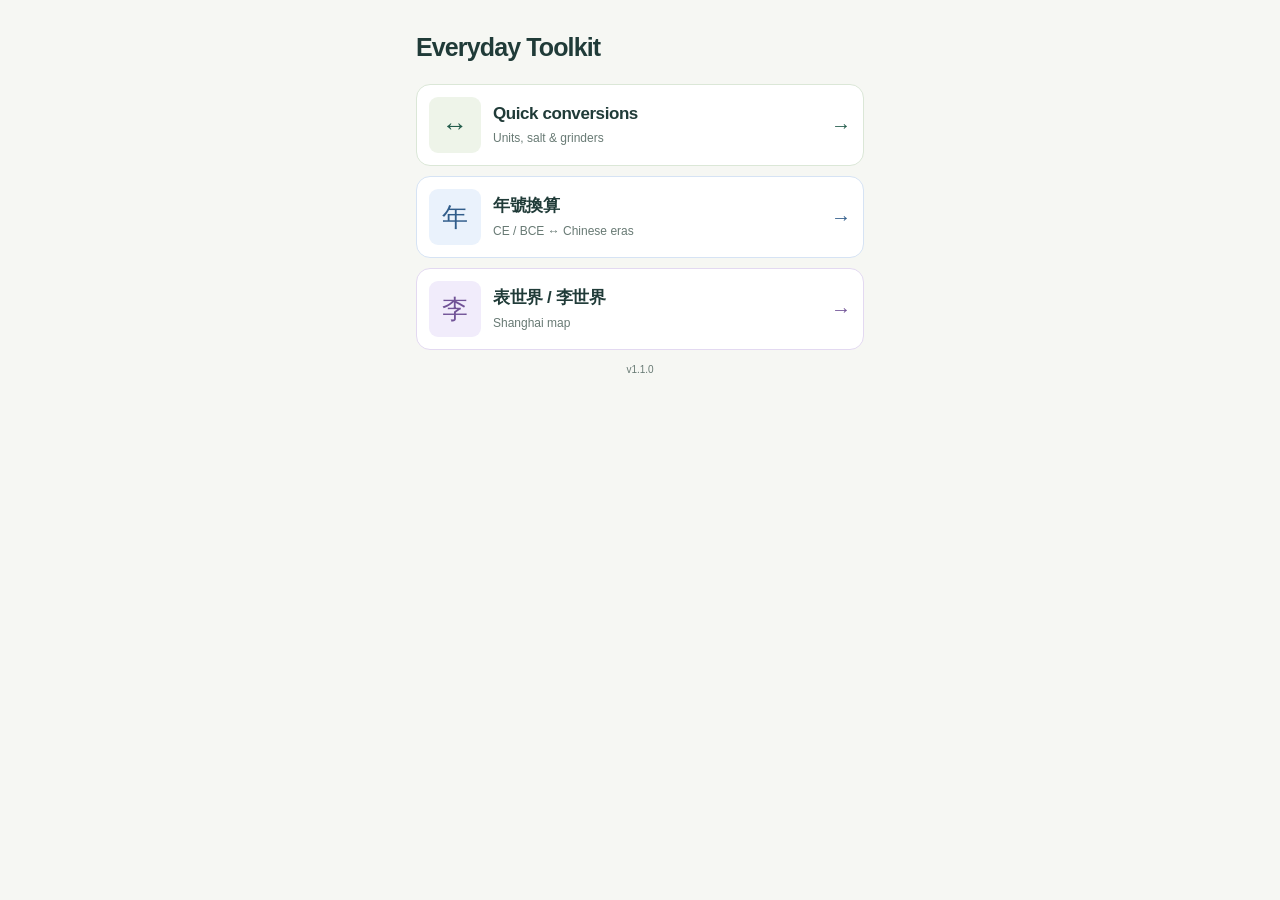
==== commit bf4c9043: "Bump homepage version to 1.1.0" ====
--- a/index.html
+++ b/index.html
@@ -28,7 +28,7 @@
         <span class="tool-arrow" aria-hidden="true">→</span>
       </a>
     </nav>
-    <footer>v1.0.0</footer>
+    <footer>v1.1.0</footer>
   </main>
 </body>
 </html>
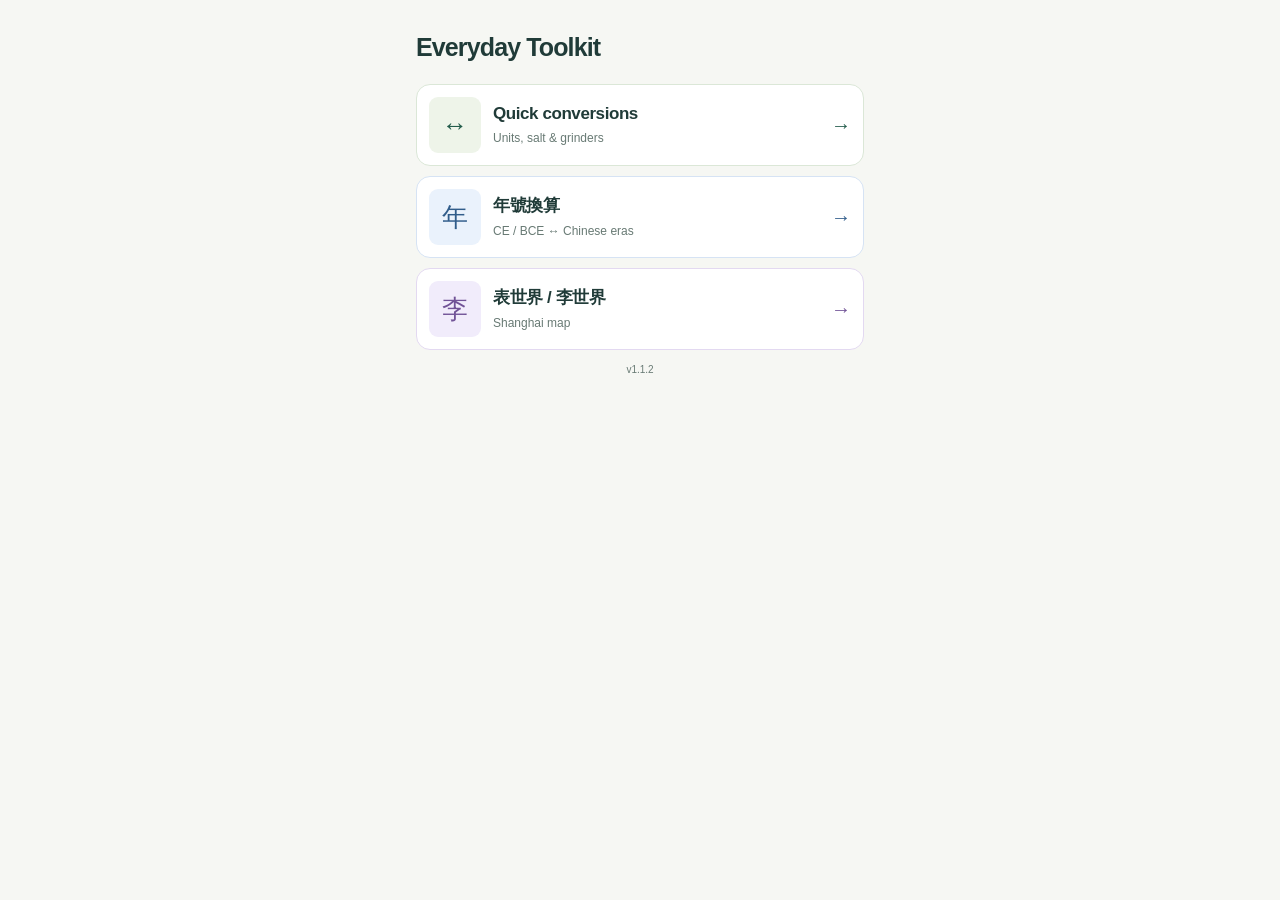
==== commit 7fa1edaf: "Restyle Li world as an antique map in traditional Chinese" ====
--- a/index.html
+++ b/index.html
@@ -24,11 +24,11 @@
       </a>
       <a class="tool-card tone-purple" href="worlds.html">
         <span class="tool-symbol" aria-hidden="true">李</span>
-        <span class="tool-copy"><strong lang="zh-Hans">表世界 / 李世界</strong><span>Shanghai map</span></span>
+        <span class="tool-copy"><strong lang="zh-Hant">表世界 / 李世界</strong><span>Shanghai map</span></span>
         <span class="tool-arrow" aria-hidden="true">→</span>
       </a>
     </nav>
-    <footer>v1.1.0</footer>
+    <footer>v1.1.2</footer>
   </main>
 </body>
 </html>
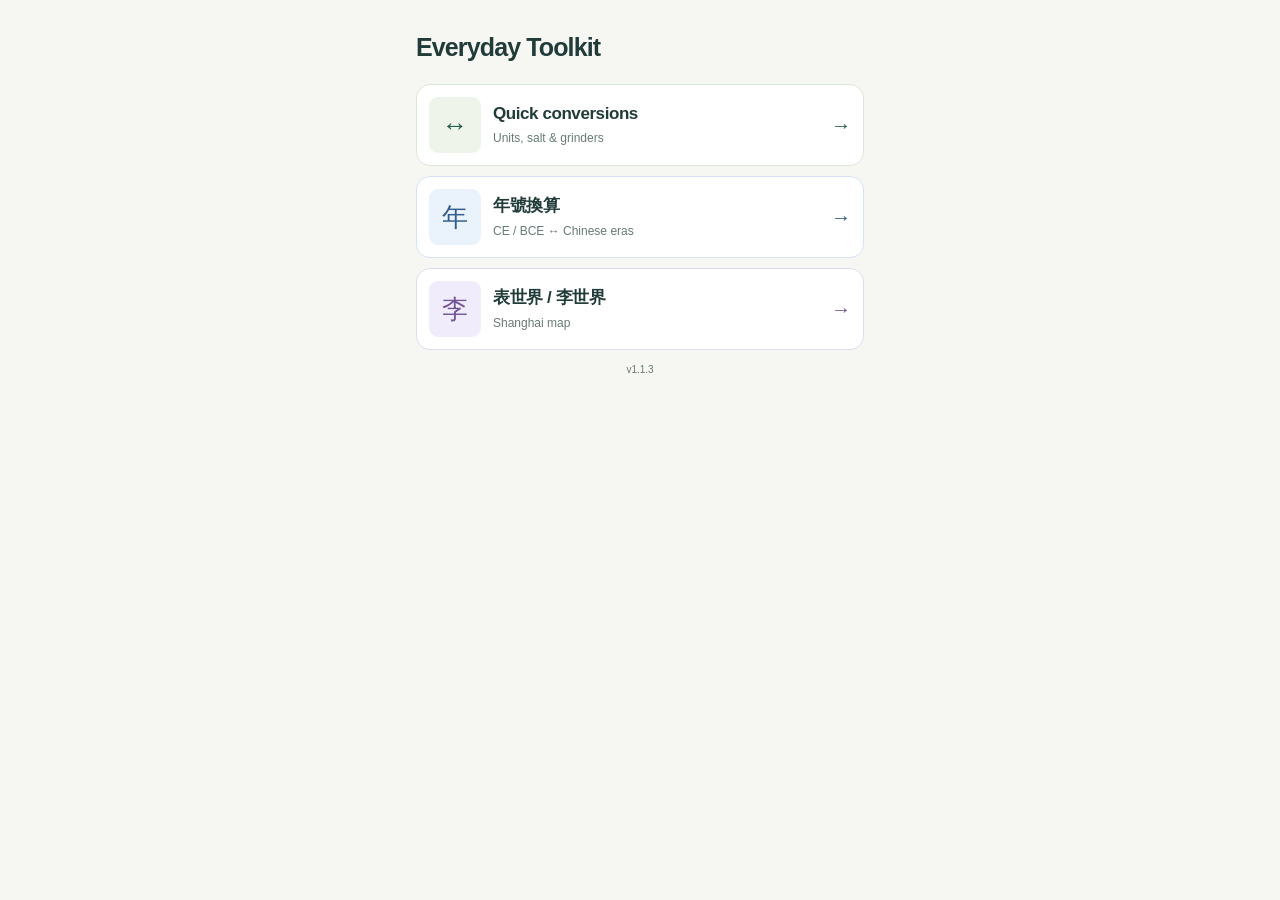
==== commit 457ecb0c: "Restore rounded map frame and bump version to 1.1.3" ====
--- a/index.html
+++ b/index.html
@@ -28,7 +28,7 @@
         <span class="tool-arrow" aria-hidden="true">→</span>
       </a>
     </nav>
-    <footer>v1.1.2</footer>
+    <footer>v1.1.3</footer>
   </main>
 </body>
 </html>
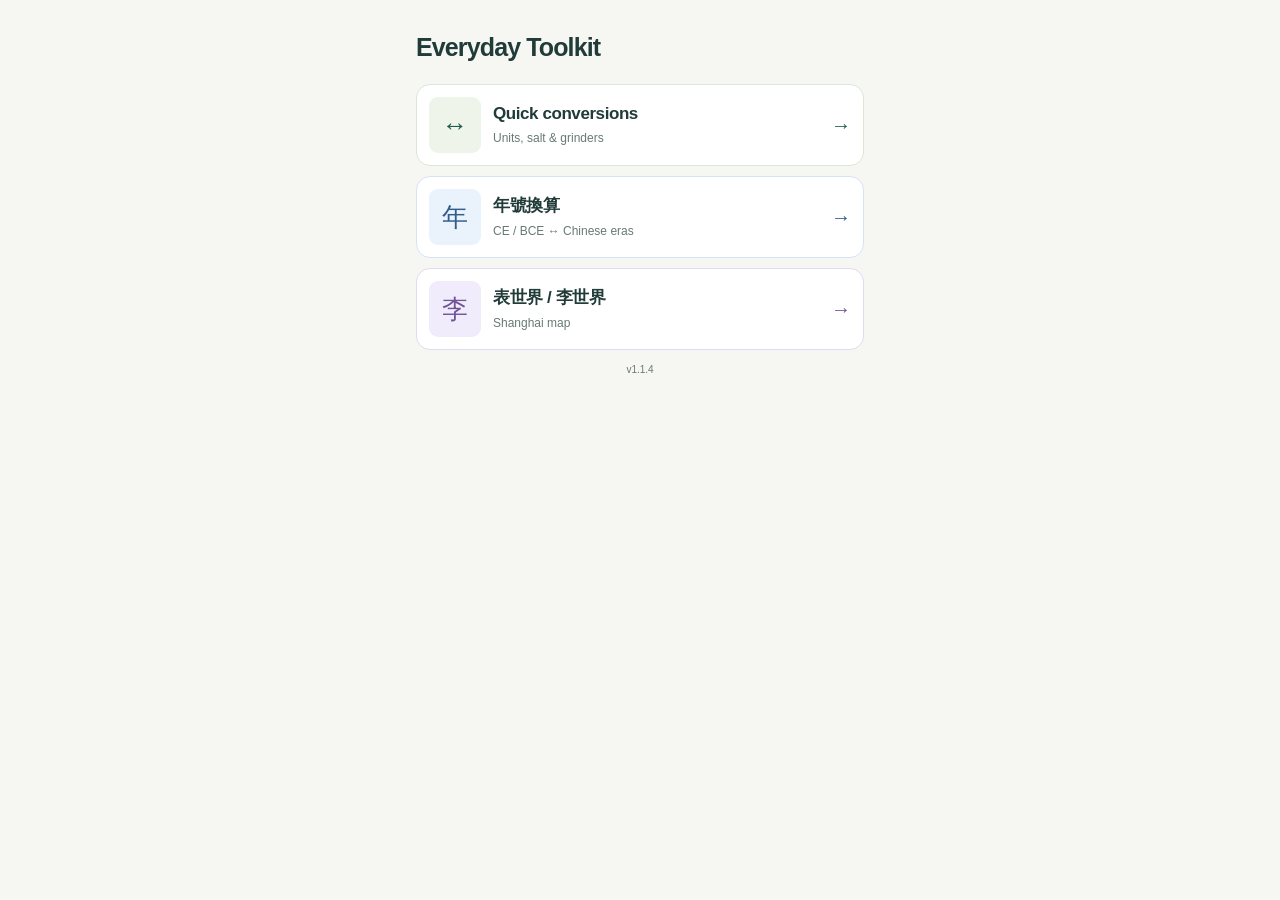
==== commit 3fd118d3: "Keep world map header layout consistent across themes" ====
--- a/index.html
+++ b/index.html
@@ -28,7 +28,7 @@
         <span class="tool-arrow" aria-hidden="true">→</span>
       </a>
     </nav>
-    <footer>v1.1.3</footer>
+    <footer>v1.1.4</footer>
   </main>
 </body>
 </html>
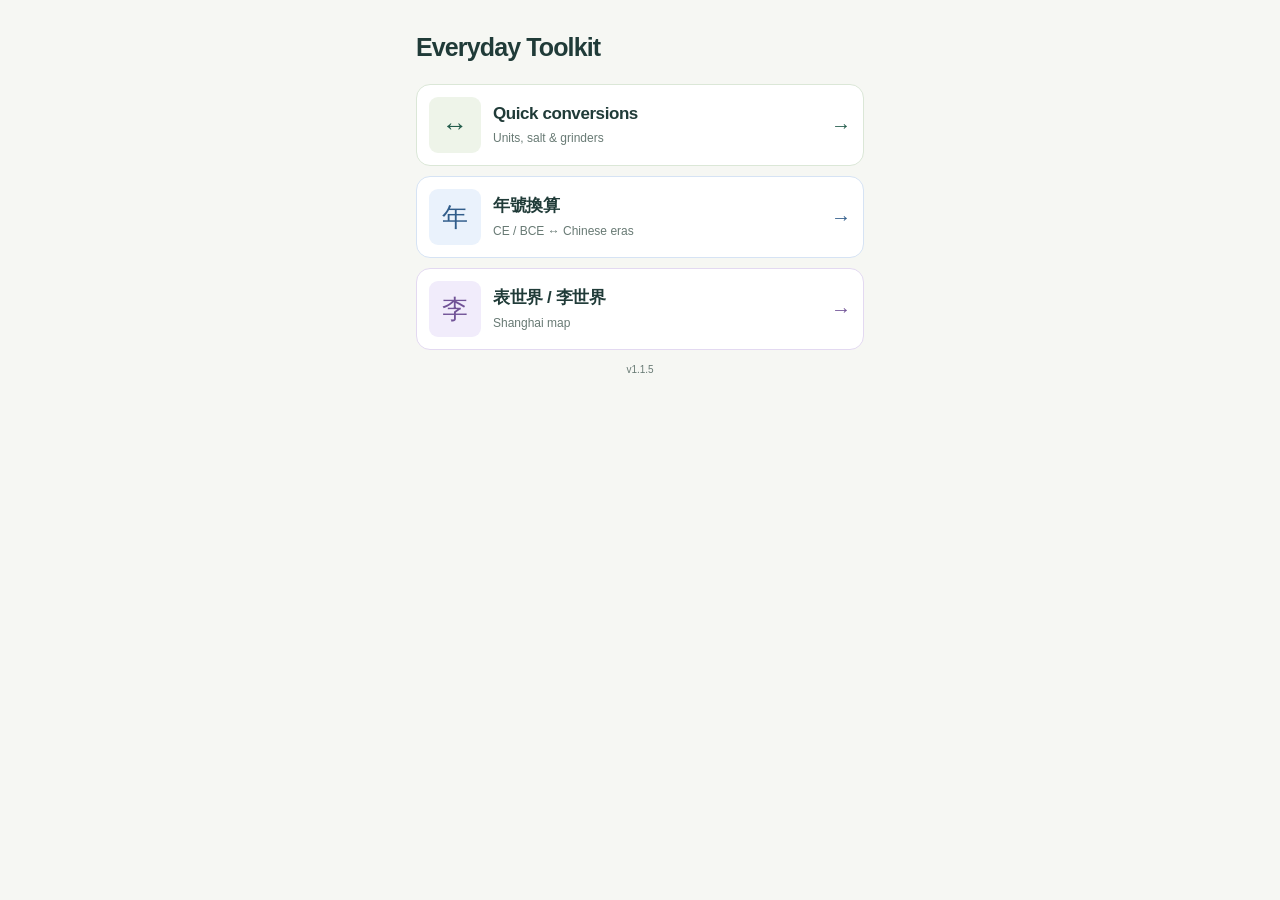
==== commit fddcbcb6: "Use smaller vertical place labels in Li world" ====
--- a/index.html
+++ b/index.html
@@ -28,7 +28,7 @@
         <span class="tool-arrow" aria-hidden="true">→</span>
       </a>
     </nav>
-    <footer>v1.1.4</footer>
+    <footer>v1.1.5</footer>
   </main>
 </body>
 </html>
